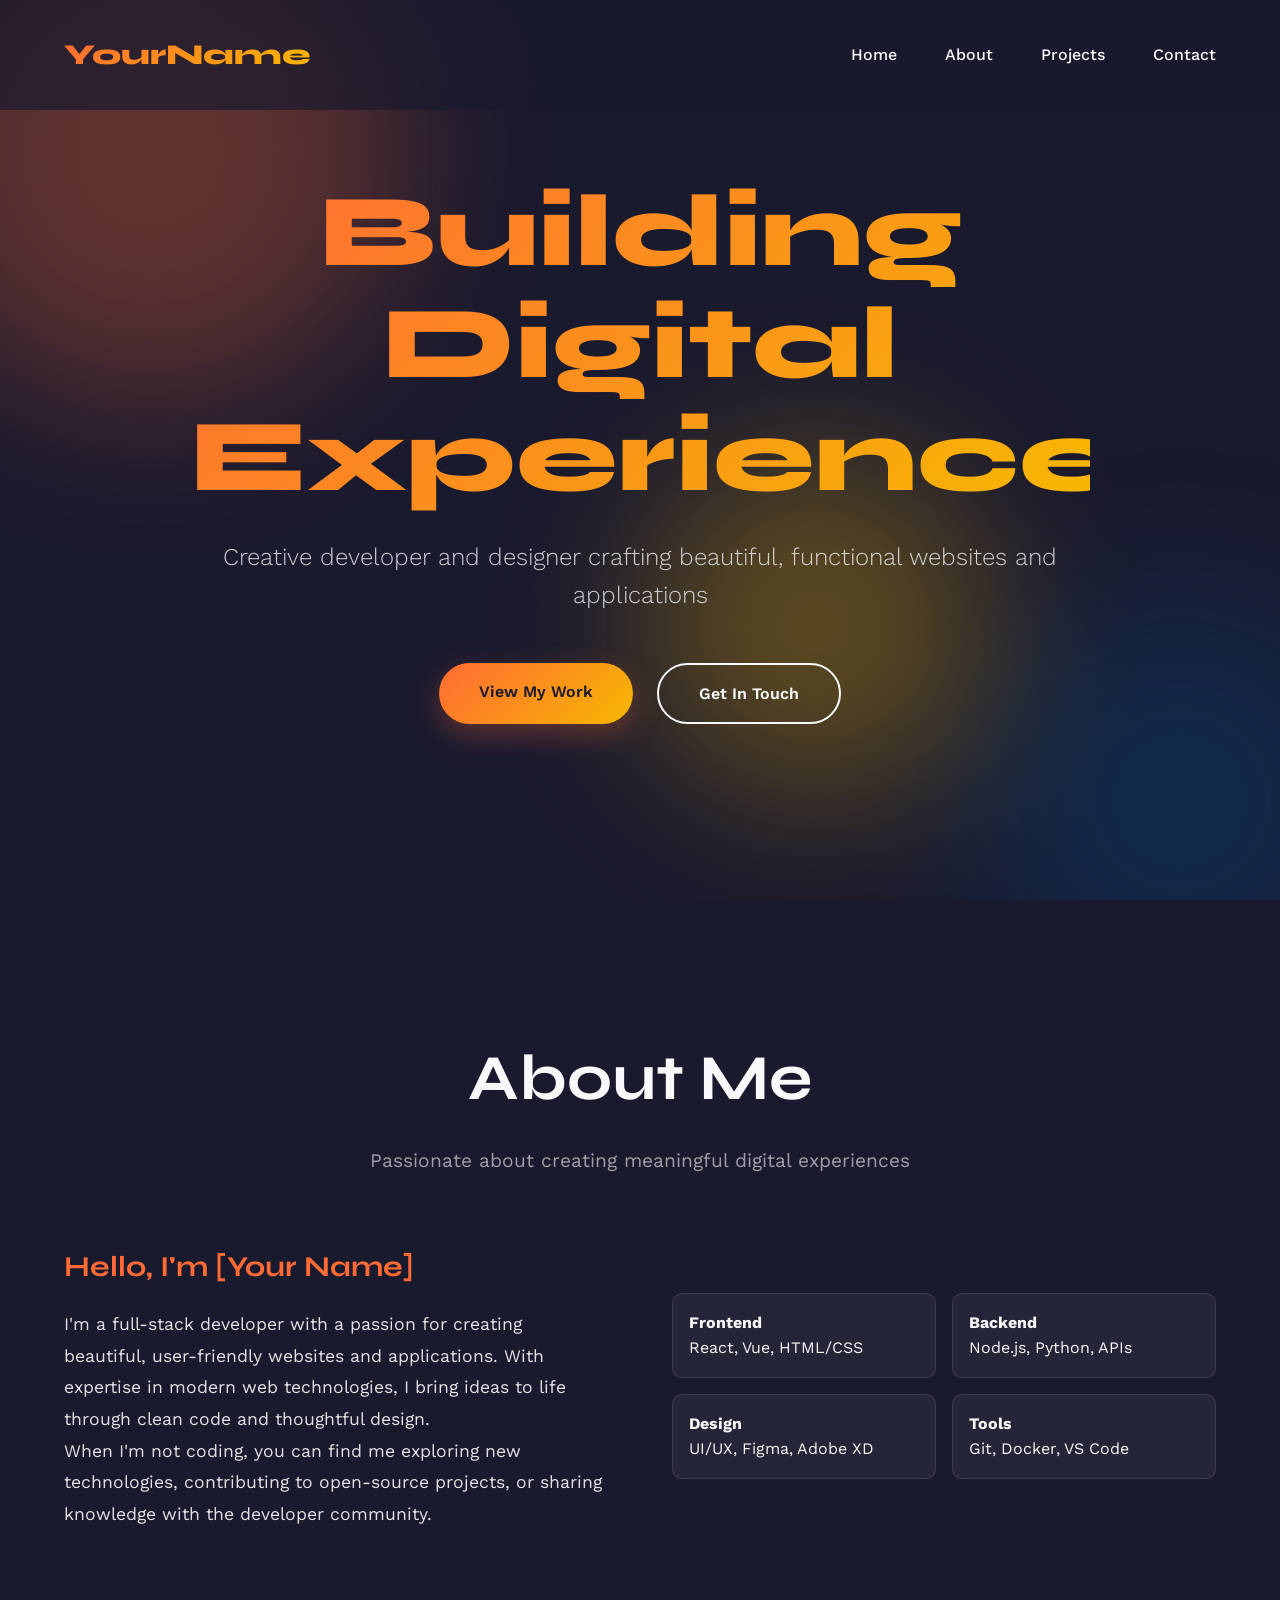
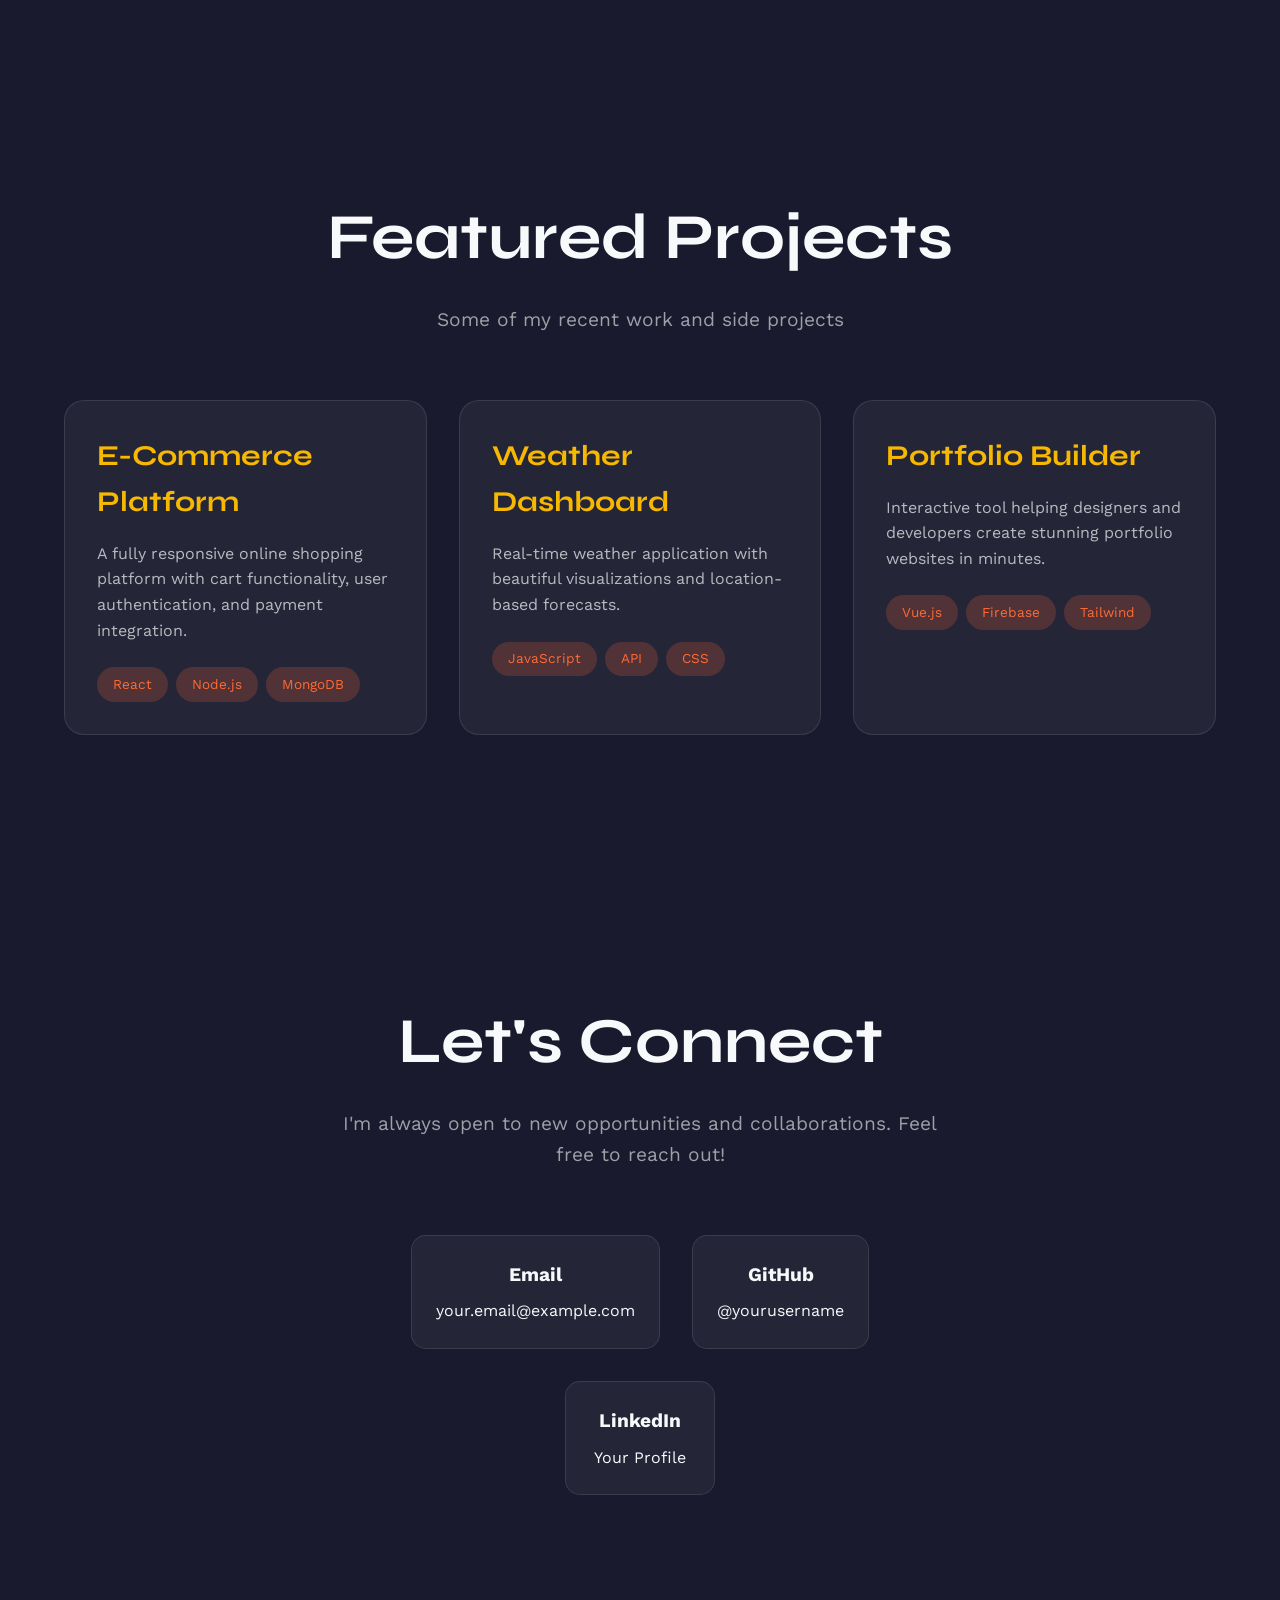
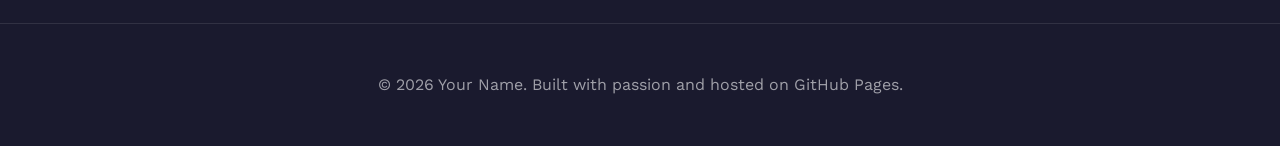
==== index.html @ 3277cae5 "Create index.html" ====
<!DOCTYPE html>
<html lang="en">
<head>
    <meta charset="UTF-8">
    <meta name="viewport" content="width=device-width, initial-scale=1.0">
    <title>Your Name - Portfolio</title>
    <link rel="preconnect" href="https://fonts.googleapis.com">
    <link rel="preconnect" href="https://fonts.gstatic.com" crossorigin>
    <link href="https://fonts.googleapis.com/css2?family=Syne:wght@400;600;700;800&family=Work+Sans:wght@300;400;500&display=swap" rel="stylesheet">
    <style>
        :root {
            --primary: #FF6B35;
            --secondary: #004E89;
            --accent: #F7B801;
            --dark: #1A1A2E;
            --light: #F8F9FA;
            --gradient: linear-gradient(135deg, #FF6B35 0%, #F7B801 100%);
        }

        * {
            margin: 0;
            padding: 0;
            box-sizing: border-box;
        }

        body {
            font-family: 'Work Sans', sans-serif;
            background: var(--dark);
            color: var(--light);
            overflow-x: hidden;
            line-height: 1.6;
        }

        /* Animated background */
        .background-animation {
            position: fixed;
            top: 0;
            left: 0;
            width: 100%;
            height: 100%;
            z-index: -1;
            overflow: hidden;
        }

        .blob {
            position: absolute;
            border-radius: 50%;
            filter: blur(80px);
            opacity: 0.3;
            animation: float 20s infinite ease-in-out;
        }

        .blob:nth-child(1) {
            width: 500px;
            height: 500px;
            background: var(--primary);
            top: -100px;
            left: -100px;
            animation-delay: 0s;
        }

        .blob:nth-child(2) {
            width: 400px;
            height: 400px;
            background: var(--secondary);
            bottom: -100px;
            right: -100px;
            animation-delay: 5s;
        }

        .blob:nth-child(3) {
            width: 350px;
            height: 350px;
            background: var(--accent);
            top: 50%;
            left: 50%;
            animation-delay: 10s;
        }

        @keyframes float {
            0%, 100% {
                transform: translate(0, 0) scale(1);
            }
            33% {
                transform: translate(100px, -100px) scale(1.1);
            }
            66% {
                transform: translate(-100px, 100px) scale(0.9);
            }
        }

        /* Navigation */
        nav {
            padding: 2rem 5%;
            display: flex;
            justify-content: space-between;
            align-items: center;
            position: fixed;
            width: 100%;
            top: 0;
            z-index: 100;
            backdrop-filter: blur(10px);
            background: rgba(26, 26, 46, 0.7);
            animation: slideDown 0.6s ease-out;
        }

        @keyframes slideDown {
            from {
                transform: translateY(-100%);
                opacity: 0;
            }
            to {
                transform: translateY(0);
                opacity: 1;
            }
        }

        .logo {
            font-family: 'Syne', sans-serif;
            font-size: 1.8rem;
            font-weight: 800;
            background: var(--gradient);
            -webkit-background-clip: text;
            -webkit-text-fill-color: transparent;
            background-clip: text;
        }

        .nav-links {
            display: flex;
            gap: 3rem;
            list-style: none;
        }

        .nav-links a {
            color: var(--light);
            text-decoration: none;
            font-weight: 500;
            position: relative;
            transition: color 0.3s;
        }

        .nav-links a::after {
            content: '';
            position: absolute;
            bottom: -5px;
            left: 0;
            width: 0;
            height: 2px;
            background: var(--primary);
            transition: width 0.3s;
        }

        .nav-links a:hover::after {
            width: 100%;
        }

        /* Hero Section */
        .hero {
            min-height: 100vh;
            display: flex;
            align-items: center;
            justify-content: center;
            padding: 0 5%;
            text-align: center;
        }

        .hero-content {
            max-width: 900px;
            animation: fadeInUp 1s ease-out 0.3s both;
        }

        @keyframes fadeInUp {
            from {
                opacity: 0;
                transform: translateY(30px);
            }
            to {
                opacity: 1;
                transform: translateY(0);
            }
        }

        .hero h1 {
            font-family: 'Syne', sans-serif;
            font-size: clamp(3rem, 8vw, 7rem);
            font-weight: 800;
            line-height: 1.1;
            margin-bottom: 1.5rem;
            background: var(--gradient);
            -webkit-background-clip: text;
            -webkit-text-fill-color: transparent;
            background-clip: text;
        }

        .hero p {
            font-size: clamp(1.1rem, 2vw, 1.5rem);
            color: rgba(248, 249, 250, 0.8);
            margin-bottom: 3rem;
            font-weight: 300;
        }

        .cta-buttons {
            display: flex;
            gap: 1.5rem;
            justify-content: center;
            flex-wrap: wrap;
        }

        .btn {
            padding: 1rem 2.5rem;
            border-radius: 50px;
            text-decoration: none;
            font-weight: 600;
            transition: all 0.3s;
            cursor: pointer;
            border: none;
            font-size: 1rem;
        }

        .btn-primary {
            background: var(--gradient);
            color: var(--dark);
            box-shadow: 0 10px 30px rgba(255, 107, 53, 0.3);
        }

        .btn-primary:hover {
            transform: translateY(-3px);
            box-shadow: 0 15px 40px rgba(255, 107, 53, 0.4);
        }

        .btn-secondary {
            background: transparent;
            color: var(--light);
            border: 2px solid var(--light);
        }

        .btn-secondary:hover {
            background: var(--light);
            color: var(--dark);
            transform: translateY(-3px);
        }

        /* Section Styling */
        section {
            padding: 8rem 5%;
            min-height: 60vh;
            display: flex;
            flex-direction: column;
            align-items: center;
            justify-content: center;
        }

        .section-title {
            font-family: 'Syne', sans-serif;
            font-size: clamp(2.5rem, 5vw, 4rem);
            font-weight: 700;
            margin-bottom: 1rem;
            text-align: center;
        }

        .section-subtitle {
            font-size: 1.2rem;
            color: rgba(248, 249, 250, 0.6);
            text-align: center;
            margin-bottom: 4rem;
            max-width: 600px;
        }

        /* About Section */
        .about-content {
            max-width: 1200px;
            display: grid;
            grid-template-columns: 1fr 1fr;
            gap: 4rem;
            align-items: center;
        }

        .about-text {
            font-size: 1.1rem;
            line-height: 1.8;
            color: rgba(248, 249, 250, 0.9);
        }

        .about-text h3 {
            font-family: 'Syne', sans-serif;
            font-size: 1.8rem;
            margin-bottom: 1rem;
            color: var(--primary);
        }

        .skills-grid {
            display: grid;
            grid-template-columns: repeat(2, 1fr);
            gap: 1rem;
        }

        .skill-item {
            padding: 1rem;
            background: rgba(255, 255, 255, 0.05);
            border-radius: 10px;
            border: 1px solid rgba(255, 255, 255, 0.1);
            transition: all 0.3s;
        }

        .skill-item:hover {
            background: rgba(255, 107, 53, 0.1);
            border-color: var(--primary);
            transform: translateX(10px);
        }

        /* Projects Section */
        .projects-grid {
            display: grid;
            grid-template-columns: repeat(auto-fit, minmax(350px, 1fr));
            gap: 2rem;
            max-width: 1200px;
            width: 100%;
        }

        .project-card {
            background: rgba(255, 255, 255, 0.05);
            border-radius: 20px;
            padding: 2rem;
            border: 1px solid rgba(255, 255, 255, 0.1);
            transition: all 0.4s;
            cursor: pointer;
        }

        .project-card:hover {
            transform: translateY(-10px);
            background: rgba(255, 255, 255, 0.08);
            border-color: var(--primary);
            box-shadow: 0 20px 60px rgba(255, 107, 53, 0.2);
        }

        .project-card h3 {
            font-family: 'Syne', sans-serif;
            font-size: 1.8rem;
            margin-bottom: 1rem;
            color: var(--accent);
        }

        .project-card p {
            color: rgba(248, 249, 250, 0.7);
            margin-bottom: 1.5rem;
            line-height: 1.6;
        }

        .project-tags {
            display: flex;
            gap: 0.5rem;
            flex-wrap: wrap;
        }

        .tag {
            padding: 0.4rem 1rem;
            background: rgba(255, 107, 53, 0.2);
            border-radius: 20px;
            font-size: 0.85rem;
            color: var(--primary);
        }

        /* Contact Section */
        .contact-content {
            max-width: 600px;
            text-align: center;
        }

        .contact-links {
            display: flex;
            gap: 2rem;
            justify-content: center;
            margin-top: 3rem;
            flex-wrap: wrap;
        }

        .contact-link {
            padding: 1.5rem;
            background: rgba(255, 255, 255, 0.05);
            border-radius: 15px;
            border: 1px solid rgba(255, 255, 255, 0.1);
            text-decoration: none;
            color: var(--light);
            transition: all 0.3s;
            min-width: 150px;
        }

        .contact-link:hover {
            background: var(--gradient);
            color: var(--dark);
            transform: translateY(-5px);
            box-shadow: 0 10px 30px rgba(255, 107, 53, 0.3);
        }

        .contact-link strong {
            display: block;
            font-size: 1.2rem;
            margin-bottom: 0.5rem;
        }

        /* Footer */
        footer {
            padding: 3rem 5%;
            text-align: center;
            border-top: 1px solid rgba(255, 255, 255, 0.1);
            color: rgba(248, 249, 250, 0.6);
        }

        /* Responsive */
        @media (max-width: 768px) {
            nav {
                padding: 1.5rem 5%;
            }

            .nav-links {
                gap: 1.5rem;
                font-size: 0.9rem;
            }

            .about-content {
                grid-template-columns: 1fr;
                gap: 2rem;
            }

            .projects-grid {
                grid-template-columns: 1fr;
            }

            .cta-buttons {
                flex-direction: column;
            }

            section {
                padding: 5rem 5%;
            }
        }
    </style>
</head>
<body>
    <div class="background-animation">
        <div class="blob"></div>
        <div class="blob"></div>
        <div class="blob"></div>
    </div>

    <nav>
        <div class="logo">YourName</div>
        <ul class="nav-links">
            <li><a href="#home">Home</a></li>
            <li><a href="#about">About</a></li>
            <li><a href="#projects">Projects</a></li>
            <li><a href="#contact">Contact</a></li>
        </ul>
    </nav>

    <section id="home" class="hero">
        <div class="hero-content">
            <h1>Building Digital Experiences</h1>
            <p>Creative developer and designer crafting beautiful, functional websites and applications</p>
            <div class="cta-buttons">
                <a href="#projects" class="btn btn-primary">View My Work</a>
                <a href="#contact" class="btn btn-secondary">Get In Touch</a>
            </div>
        </div>
    </section>

    <section id="about">
        <h2 class="section-title">About Me</h2>
        <p class="section-subtitle">Passionate about creating meaningful digital experiences</p>
        <div class="about-content">
            <div class="about-text">
                <h3>Hello, I'm [Your Name]</h3>
                <p>I'm a full-stack developer with a passion for creating beautiful, user-friendly websites and applications. With expertise in modern web technologies, I bring ideas to life through clean code and thoughtful design.</p>
                <p>When I'm not coding, you can find me exploring new technologies, contributing to open-source projects, or sharing knowledge with the developer community.</p>
            </div>
            <div class="skills-grid">
                <div class="skill-item">
                    <strong>Frontend</strong>
                    <p>React, Vue, HTML/CSS</p>
                </div>
                <div class="skill-item">
                    <strong>Backend</strong>
                    <p>Node.js, Python, APIs</p>
                </div>
                <div class="skill-item">
                    <strong>Design</strong>
                    <p>UI/UX, Figma, Adobe XD</p>
                </div>
                <div class="skill-item">
                    <strong>Tools</strong>
                    <p>Git, Docker, VS Code</p>
                </div>
            </div>
        </div>
    </section>

    <section id="projects">
        <h2 class="section-title">Featured Projects</h2>
        <p class="section-subtitle">Some of my recent work and side projects</p>
        <div class="projects-grid">
            <div class="project-card">
                <h3>E-Commerce Platform</h3>
                <p>A fully responsive online shopping platform with cart functionality, user authentication, and payment integration.</p>
                <div class="project-tags">
                    <span class="tag">React</span>
                    <span class="tag">Node.js</span>
                    <span class="tag">MongoDB</span>
                </div>
            </div>
            <div class="project-card">
                <h3>Weather Dashboard</h3>
                <p>Real-time weather application with beautiful visualizations and location-based forecasts.</p>
                <div class="project-tags">
                    <span class="tag">JavaScript</span>
                    <span class="tag">API</span>
                    <span class="tag">CSS</span>
                </div>
            </div>
            <div class="project-card">
                <h3>Portfolio Builder</h3>
                <p>Interactive tool helping designers and developers create stunning portfolio websites in minutes.</p>
                <div class="project-tags">
                    <span class="tag">Vue.js</span>
                    <span class="tag">Firebase</span>
                    <span class="tag">Tailwind</span>
                </div>
            </div>
        </div>
    </section>

    <section id="contact">
        <h2 class="section-title">Let's Connect</h2>
        <div class="contact-content">
            <p class="section-subtitle">I'm always open to new opportunities and collaborations. Feel free to reach out!</p>
            <div class="contact-links">
                <a href="mailto:your.email@example.com" class="contact-link">
                    <strong>Email</strong>
                    <span>your.email@example.com</span>
                </a>
                <a href="https://github.com/yourusername" class="contact-link" target="_blank">
                    <strong>GitHub</strong>
                    <span>@yourusername</span>
                </a>
                <a href="https://linkedin.com/in/yourprofile" class="contact-link" target="_blank">
                    <strong>LinkedIn</strong>
                    <span>Your Profile</span>
                </a>
            </div>
        </div>
    </section>

    <footer>
        <p>&copy; 2026 Your Name. Built with passion and hosted on GitHub Pages.</p>
    </footer>

    <script>
        // Smooth scrolling for navigation links
        document.querySelectorAll('a[href^="#"]').forEach(anchor => {
            anchor.addEventListener('click', function (e) {
                e.preventDefault();
                const target = document.querySelector(this.getAttribute('href'));
                if (target) {
                    target.scrollIntoView({
                        behavior: 'smooth',
                        block: 'start'
                    });
                }
            });
        });

        // Add scroll animation to sections
        const observer = new IntersectionObserver((entries) => {
            entries.forEach(entry => {
                if (entry.isIntersecting) {
                    entry.target.style.opacity = '1';
                    entry.target.style.transform = 'translateY(0)';
                }
            });
        }, { threshold: 0.1 });

        document.querySelectorAll('section').forEach(section => {
            section.style.opacity = '0';
            section.style.transform = 'translateY(30px)';
            section.style.transition = 'opacity 0.6s, transform 0.6s';
            observer.observe(section);
        });
    </script>
</body>
</html>
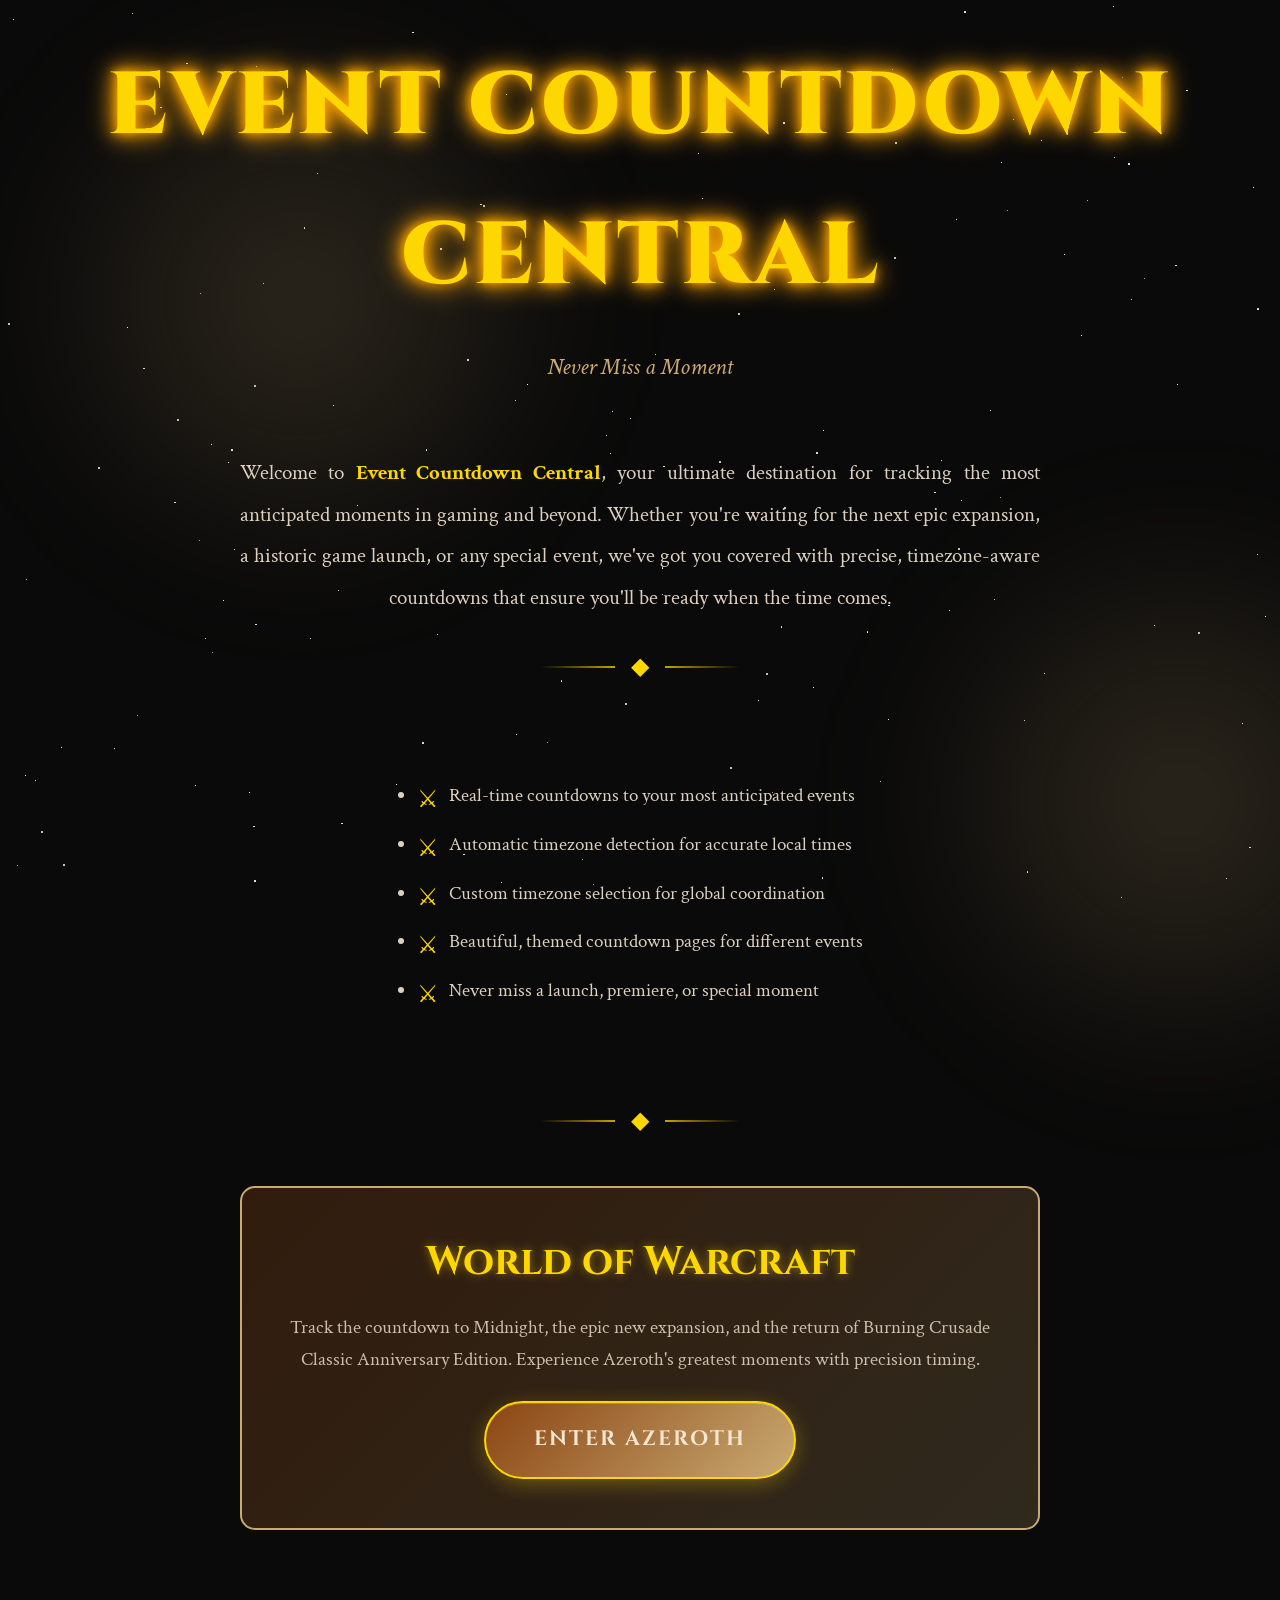
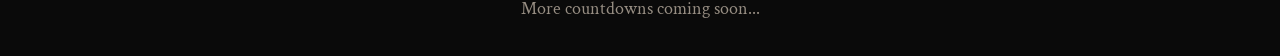
==== commit e43d9e54: "Update index.html" ====
--- a/index.html
+++ b/index.html
@@ -3,18 +3,18 @@
 <head>
     <meta charset="UTF-8">
     <meta name="viewport" content="width=device-width, initial-scale=1.0">
-    <title>Your Name - Portfolio</title>
+    <title>Event Countdown Central</title>
     <link rel="preconnect" href="https://fonts.googleapis.com">
     <link rel="preconnect" href="https://fonts.gstatic.com" crossorigin>
-    <link href="https://fonts.googleapis.com/css2?family=Syne:wght@400;600;700;800&family=Work+Sans:wght@300;400;500&display=swap" rel="stylesheet">
+    <link href="https://fonts.googleapis.com/css2?family=Cinzel:wght@400;600;700;900&family=Crimson+Text:wght@400;600;700&display=swap" rel="stylesheet">
     <style>
         :root {
-            --primary: #FF6B35;
-            --secondary: #004E89;
-            --accent: #F7B801;
-            --dark: #1A1A2E;
-            --light: #F8F9FA;
-            --gradient: linear-gradient(135deg, #FF6B35 0%, #F7B801 100%);
+            --primary: #C9AA71;
+            --secondary: #8B4513;
+            --accent: #FFD700;
+            --dark: #0A0A0A;
+            --light: #F5E6D3;
+            --glow: #FFA500;
         }
 
         * {
@@ -24,148 +24,132 @@
         }
 
         body {
-            font-family: 'Work Sans', sans-serif;
+            font-family: 'Crimson Text', serif;
             background: var(--dark);
             color: var(--light);
             overflow-x: hidden;
-            line-height: 1.6;
-        }
-
-        /* Animated background */
-        .background-animation {
+            line-height: 1.7;
+        }
+
+        .stars {
             position: fixed;
             top: 0;
             left: 0;
             width: 100%;
             height: 100%;
             z-index: -1;
-            overflow: hidden;
-        }
-
-        .blob {
+        }
+
+        .star {
             position: absolute;
+            background: white;
             border-radius: 50%;
-            filter: blur(80px);
-            opacity: 0.3;
-            animation: float 20s infinite ease-in-out;
-        }
-
-        .blob:nth-child(1) {
-            width: 500px;
-            height: 500px;
-            background: var(--primary);
-            top: -100px;
-            left: -100px;
-            animation-delay: 0s;
-        }
-
-        .blob:nth-child(2) {
-            width: 400px;
-            height: 400px;
-            background: var(--secondary);
-            bottom: -100px;
-            right: -100px;
-            animation-delay: 5s;
-        }
-
-        .blob:nth-child(3) {
-            width: 350px;
-            height: 350px;
-            background: var(--accent);
-            top: 50%;
-            left: 50%;
-            animation-delay: 10s;
+            animation: twinkle 3s infinite;
+        }
+
+        @keyframes twinkle {
+            0%, 100% { opacity: 0.3; }
+            50% { opacity: 1; }
+        }
+
+        .glow-orb {
+            position: fixed;
+            width: 600px;
+            height: 600px;
+            border-radius: 50%;
+            background: radial-gradient(circle, rgba(201, 170, 113, 0.2) 0%, transparent 70%);
+            filter: blur(60px);
+            pointer-events: none;
+            z-index: -1;
+            animation: float 15s infinite ease-in-out;
+        }
+
+        .glow-orb:nth-child(1) {
+            top: -200px;
+            left: -200px;
+        }
+
+        .glow-orb:nth-child(2) {
+            bottom: -200px;
+            right: -200px;
+            animation-delay: 7s;
         }
 
         @keyframes float {
-            0%, 100% {
-                transform: translate(0, 0) scale(1);
-            }
-            33% {
-                transform: translate(100px, -100px) scale(1.1);
-            }
-            66% {
-                transform: translate(-100px, 100px) scale(0.9);
-            }
-        }
-
-        /* Navigation */
-        nav {
-            padding: 2rem 5%;
-            display: flex;
-            justify-content: space-between;
-            align-items: center;
-            position: fixed;
-            width: 100%;
-            top: 0;
-            z-index: 100;
-            backdrop-filter: blur(10px);
-            background: rgba(26, 26, 46, 0.7);
-            animation: slideDown 0.6s ease-out;
-        }
-
-        @keyframes slideDown {
-            from {
-                transform: translateY(-100%);
-                opacity: 0;
-            }
-            to {
-                transform: translateY(0);
-                opacity: 1;
-            }
-        }
-
-        .logo {
-            font-family: 'Syne', sans-serif;
-            font-size: 1.8rem;
-            font-weight: 800;
-            background: var(--gradient);
-            -webkit-background-clip: text;
-            -webkit-text-fill-color: transparent;
-            background-clip: text;
-        }
-
-        .nav-links {
-            display: flex;
-            gap: 3rem;
-            list-style: none;
-        }
-
-        .nav-links a {
-            color: var(--light);
-            text-decoration: none;
-            font-weight: 500;
-            position: relative;
-            transition: color 0.3s;
-        }
-
-        .nav-links a::after {
-            content: '';
-            position: absolute;
-            bottom: -5px;
-            left: 0;
-            width: 0;
-            height: 2px;
-            background: var(--primary);
-            transition: width 0.3s;
-        }
-
-        .nav-links a:hover::after {
-            width: 100%;
-        }
-
-        /* Hero Section */
-        .hero {
+            0%, 100% { transform: translate(0, 0) scale(1); }
+            50% { transform: translate(50px, 50px) scale(1.1); }
+        }
+
+        .container {
+            max-width: 1200px;
+            margin: 0 auto;
+            padding: 2rem;
             min-height: 100vh;
             display: flex;
+            flex-direction: column;
+            justify-content: center;
             align-items: center;
-            justify-content: center;
-            padding: 0 5%;
+        }
+
+        header {
             text-align: center;
-        }
-
-        .hero-content {
-            max-width: 900px;
+            margin-bottom: 4rem;
+            animation: fadeInDown 1s ease-out;
+        }
+
+        @keyframes fadeInDown {
+            from {
+                opacity: 0;
+                transform: translateY(-30px);
+            }
+            to {
+                opacity: 1;
+                transform: translateY(0);
+            }
+        }
+
+        h1 {
+            font-family: 'Cinzel', serif;
+            font-size: clamp(3rem, 8vw, 5.5rem);
+            font-weight: 900;
+            color: var(--accent);
+            text-shadow: 
+                0 0 10px var(--glow),
+                0 0 20px var(--glow),
+                0 0 30px var(--glow),
+                2px 2px 4px rgba(0, 0, 0, 0.8);
+            margin-bottom: 1rem;
+            letter-spacing: 3px;
+            animation: glow 2s ease-in-out infinite alternate;
+        }
+
+        @keyframes glow {
+            from {
+                text-shadow: 
+                    0 0 10px var(--glow),
+                    0 0 20px var(--glow),
+                    0 0 30px var(--glow),
+                    2px 2px 4px rgba(0, 0, 0, 0.8);
+            }
+            to {
+                text-shadow: 
+                    0 0 20px var(--glow),
+                    0 0 30px var(--glow),
+                    0 0 40px var(--glow),
+                    0 0 50px var(--glow),
+                    2px 2px 4px rgba(0, 0, 0, 0.8);
+            }
+        }
+
+        .subtitle {
+            font-size: 1.5rem;
+            color: var(--primary);
+            font-style: italic;
+        }
+
+        .content {
+            max-width: 800px;
+            text-align: center;
             animation: fadeInUp 1s ease-out 0.3s both;
         }
 
@@ -180,410 +164,246 @@
             }
         }
 
-        .hero h1 {
-            font-family: 'Syne', sans-serif;
-            font-size: clamp(3rem, 8vw, 7rem);
-            font-weight: 800;
-            line-height: 1.1;
+        .description {
+            font-size: 1.3rem;
+            line-height: 2;
+            margin-bottom: 3rem;
+            color: rgba(245, 230, 211, 0.9);
+            text-align: justify;
+            text-align-last: center;
+        }
+
+        .description strong {
+            color: var(--accent);
+            font-weight: 700;
+        }
+
+        .event-cards {
+            display: grid;
+            gap: 2rem;
+            margin: 4rem 0;
+        }
+
+        .event-card {
+            background: linear-gradient(135deg, rgba(139, 69, 19, 0.3) 0%, rgba(201, 170, 113, 0.2) 100%);
+            border: 2px solid var(--primary);
+            border-radius: 15px;
+            padding: 2.5rem;
+            position: relative;
+            overflow: hidden;
+            transition: all 0.4s ease;
+            cursor: pointer;
+        }
+
+        .event-card::before {
+            content: '';
+            position: absolute;
+            top: 0;
+            left: -100%;
+            width: 100%;
+            height: 100%;
+            background: linear-gradient(90deg, transparent, rgba(255, 215, 0, 0.2), transparent);
+            transition: left 0.5s;
+        }
+
+        .event-card:hover::before {
+            left: 100%;
+        }
+
+        .event-card:hover {
+            transform: translateY(-10px);
+            border-color: var(--accent);
+            box-shadow: 
+                0 10px 40px rgba(255, 215, 0, 0.3),
+                inset 0 0 20px rgba(255, 215, 0, 0.1);
+        }
+
+        .event-card h2 {
+            font-family: 'Cinzel', serif;
+            font-size: 2.5rem;
+            color: var(--accent);
+            margin-bottom: 1rem;
+            text-shadow: 0 0 10px rgba(255, 215, 0, 0.5);
+        }
+
+        .event-card p {
+            font-size: 1.2rem;
+            color: rgba(245, 230, 211, 0.8);
             margin-bottom: 1.5rem;
-            background: var(--gradient);
-            -webkit-background-clip: text;
-            -webkit-text-fill-color: transparent;
-            background-clip: text;
-        }
-
-        .hero p {
-            font-size: clamp(1.1rem, 2vw, 1.5rem);
-            color: rgba(248, 249, 250, 0.8);
-            margin-bottom: 3rem;
-            font-weight: 300;
-        }
-
-        .cta-buttons {
-            display: flex;
-            gap: 1.5rem;
-            justify-content: center;
-            flex-wrap: wrap;
-        }
-
-        .btn {
-            padding: 1rem 2.5rem;
+        }
+
+        .cta-button {
+            display: inline-block;
+            padding: 1.2rem 3rem;
+            background: linear-gradient(135deg, var(--secondary) 0%, var(--primary) 100%);
+            color: var(--light);
+            text-decoration: none;
+            font-family: 'Cinzel', serif;
+            font-size: 1.3rem;
+            font-weight: 700;
             border-radius: 50px;
-            text-decoration: none;
-            font-weight: 600;
-            transition: all 0.3s;
-            cursor: pointer;
-            border: none;
-            font-size: 1rem;
-        }
-
-        .btn-primary {
-            background: var(--gradient);
-            color: var(--dark);
-            box-shadow: 0 10px 30px rgba(255, 107, 53, 0.3);
-        }
-
-        .btn-primary:hover {
+            border: 2px solid var(--accent);
+            box-shadow: 
+                0 5px 20px rgba(255, 215, 0, 0.3),
+                inset 0 1px 0 rgba(255, 255, 255, 0.2);
+            transition: all 0.3s ease;
+            position: relative;
+            overflow: hidden;
+            text-transform: uppercase;
+            letter-spacing: 2px;
+        }
+
+        .cta-button::before {
+            content: '';
+            position: absolute;
+            top: 50%;
+            left: 50%;
+            width: 0;
+            height: 0;
+            border-radius: 50%;
+            background: rgba(255, 215, 0, 0.3);
+            transform: translate(-50%, -50%);
+            transition: width 0.6s, height 0.6s;
+        }
+
+        .cta-button:hover::before {
+            width: 300px;
+            height: 300px;
+        }
+
+        .cta-button:hover {
             transform: translateY(-3px);
-            box-shadow: 0 15px 40px rgba(255, 107, 53, 0.4);
-        }
-
-        .btn-secondary {
-            background: transparent;
-            color: var(--light);
-            border: 2px solid var(--light);
-        }
-
-        .btn-secondary:hover {
-            background: var(--light);
-            color: var(--dark);
-            transform: translateY(-3px);
-        }
-
-        /* Section Styling */
-        section {
-            padding: 8rem 5%;
-            min-height: 60vh;
-            display: flex;
-            flex-direction: column;
-            align-items: center;
-            justify-content: center;
-        }
-
-        .section-title {
-            font-family: 'Syne', sans-serif;
-            font-size: clamp(2.5rem, 5vw, 4rem);
-            font-weight: 700;
-            margin-bottom: 1rem;
-            text-align: center;
-        }
-
-        .section-subtitle {
+            box-shadow: 
+                0 10px 30px rgba(255, 215, 0, 0.5),
+                inset 0 1px 0 rgba(255, 255, 255, 0.3);
+            border-color: var(--light);
+        }
+
+        .cta-button span {
+            position: relative;
+            z-index: 1;
+        }
+
+        .features {
+            margin: 3rem 0;
+            text-align: left;
+            display: inline-block;
+        }
+
+        .features li {
             font-size: 1.2rem;
-            color: rgba(248, 249, 250, 0.6);
-            text-align: center;
-            margin-bottom: 4rem;
-            max-width: 600px;
-        }
-
-        /* About Section */
-        .about-content {
-            max-width: 1200px;
-            display: grid;
-            grid-template-columns: 1fr 1fr;
-            gap: 4rem;
-            align-items: center;
-        }
-
-        .about-text {
-            font-size: 1.1rem;
-            line-height: 1.8;
-            color: rgba(248, 249, 250, 0.9);
-        }
-
-        .about-text h3 {
-            font-family: 'Syne', sans-serif;
-            font-size: 1.8rem;
-            margin-bottom: 1rem;
-            color: var(--primary);
-        }
-
-        .skills-grid {
-            display: grid;
-            grid-template-columns: repeat(2, 1fr);
-            gap: 1rem;
-        }
-
-        .skill-item {
-            padding: 1rem;
-            background: rgba(255, 255, 255, 0.05);
-            border-radius: 10px;
-            border: 1px solid rgba(255, 255, 255, 0.1);
-            transition: all 0.3s;
-        }
-
-        .skill-item:hover {
-            background: rgba(255, 107, 53, 0.1);
-            border-color: var(--primary);
-            transform: translateX(10px);
-        }
-
-        /* Projects Section */
-        .projects-grid {
-            display: grid;
-            grid-template-columns: repeat(auto-fit, minmax(350px, 1fr));
-            gap: 2rem;
-            max-width: 1200px;
-            width: 100%;
-        }
-
-        .project-card {
-            background: rgba(255, 255, 255, 0.05);
-            border-radius: 20px;
-            padding: 2rem;
-            border: 1px solid rgba(255, 255, 255, 0.1);
-            transition: all 0.4s;
-            cursor: pointer;
-        }
-
-        .project-card:hover {
-            transform: translateY(-10px);
-            background: rgba(255, 255, 255, 0.08);
-            border-color: var(--primary);
-            box-shadow: 0 20px 60px rgba(255, 107, 53, 0.2);
-        }
-
-        .project-card h3 {
-            font-family: 'Syne', sans-serif;
-            font-size: 1.8rem;
-            margin-bottom: 1rem;
+            margin: 1rem 0;
+            padding-left: 2rem;
+            position: relative;
+            color: rgba(245, 230, 211, 0.9);
+        }
+
+        .features li::before {
+            content: '⚔';
+            position: absolute;
+            left: 0;
             color: var(--accent);
-        }
-
-        .project-card p {
-            color: rgba(248, 249, 250, 0.7);
-            margin-bottom: 1.5rem;
-            line-height: 1.6;
-        }
-
-        .project-tags {
-            display: flex;
-            gap: 0.5rem;
-            flex-wrap: wrap;
-        }
-
-        .tag {
-            padding: 0.4rem 1rem;
-            background: rgba(255, 107, 53, 0.2);
-            border-radius: 20px;
-            font-size: 0.85rem;
-            color: var(--primary);
-        }
-
-        /* Contact Section */
-        .contact-content {
-            max-width: 600px;
-            text-align: center;
-        }
-
-        .contact-links {
-            display: flex;
-            gap: 2rem;
-            justify-content: center;
-            margin-top: 3rem;
-            flex-wrap: wrap;
-        }
-
-        .contact-link {
-            padding: 1.5rem;
-            background: rgba(255, 255, 255, 0.05);
-            border-radius: 15px;
-            border: 1px solid rgba(255, 255, 255, 0.1);
-            text-decoration: none;
-            color: var(--light);
-            transition: all 0.3s;
-            min-width: 150px;
-        }
-
-        .contact-link:hover {
-            background: var(--gradient);
-            color: var(--dark);
-            transform: translateY(-5px);
-            box-shadow: 0 10px 30px rgba(255, 107, 53, 0.3);
-        }
-
-        .contact-link strong {
-            display: block;
-            font-size: 1.2rem;
-            margin-bottom: 0.5rem;
-        }
-
-        /* Footer */
-        footer {
-            padding: 3rem 5%;
-            text-align: center;
-            border-top: 1px solid rgba(255, 255, 255, 0.1);
-            color: rgba(248, 249, 250, 0.6);
-        }
-
-        /* Responsive */
+            font-size: 1.5rem;
+        }
+
+        .divider {
+            width: 200px;
+            height: 2px;
+            background: linear-gradient(90deg, transparent, var(--accent), transparent);
+            margin: 3rem auto;
+            position: relative;
+        }
+
+        .divider::before {
+            content: '◆';
+            position: absolute;
+            top: 50%;
+            left: 50%;
+            transform: translate(-50%, -50%);
+            color: var(--accent);
+            font-size: 1.5rem;
+            background: var(--dark);
+            padding: 0 1rem;
+        }
+
         @media (max-width: 768px) {
-            nav {
-                padding: 1.5rem 5%;
-            }
-
-            .nav-links {
-                gap: 1.5rem;
-                font-size: 0.9rem;
-            }
-
-            .about-content {
-                grid-template-columns: 1fr;
-                gap: 2rem;
-            }
-
-            .projects-grid {
-                grid-template-columns: 1fr;
-            }
-
-            .cta-buttons {
-                flex-direction: column;
-            }
-
-            section {
-                padding: 5rem 5%;
+            h1 {
+                font-size: 2.5rem;
+            }
+
+            .description {
+                font-size: 1.1rem;
+                text-align: center;
+            }
+
+            .event-card h2 {
+                font-size: 2rem;
+            }
+
+            .cta-button {
+                padding: 1rem 2rem;
+                font-size: 1.1rem;
             }
         }
     </style>
 </head>
 <body>
-    <div class="background-animation">
-        <div class="blob"></div>
-        <div class="blob"></div>
-        <div class="blob"></div>
-    </div>
-
-    <nav>
-        <div class="logo">YourName</div>
-        <ul class="nav-links">
-            <li><a href="#home">Home</a></li>
-            <li><a href="#about">About</a></li>
-            <li><a href="#projects">Projects</a></li>
-            <li><a href="#contact">Contact</a></li>
-        </ul>
-    </nav>
-
-    <section id="home" class="hero">
-        <div class="hero-content">
-            <h1>Building Digital Experiences</h1>
-            <p>Creative developer and designer crafting beautiful, functional websites and applications</p>
-            <div class="cta-buttons">
-                <a href="#projects" class="btn btn-primary">View My Work</a>
-                <a href="#contact" class="btn btn-secondary">Get In Touch</a>
-            </div>
-        </div>
-    </section>
-
-    <section id="about">
-        <h2 class="section-title">About Me</h2>
-        <p class="section-subtitle">Passionate about creating meaningful digital experiences</p>
-        <div class="about-content">
-            <div class="about-text">
-                <h3>Hello, I'm [Your Name]</h3>
-                <p>I'm a full-stack developer with a passion for creating beautiful, user-friendly websites and applications. With expertise in modern web technologies, I bring ideas to life through clean code and thoughtful design.</p>
-                <p>When I'm not coding, you can find me exploring new technologies, contributing to open-source projects, or sharing knowledge with the developer community.</p>
-            </div>
-            <div class="skills-grid">
-                <div class="skill-item">
-                    <strong>Frontend</strong>
-                    <p>React, Vue, HTML/CSS</p>
-                </div>
-                <div class="skill-item">
-                    <strong>Backend</strong>
-                    <p>Node.js, Python, APIs</p>
-                </div>
-                <div class="skill-item">
-                    <strong>Design</strong>
-                    <p>UI/UX, Figma, Adobe XD</p>
-                </div>
-                <div class="skill-item">
-                    <strong>Tools</strong>
-                    <p>Git, Docker, VS Code</p>
+    <div class="stars" id="stars"></div>
+    <div class="glow-orb"></div>
+    <div class="glow-orb"></div>
+
+    <div class="container">
+        <header>
+            <h1>EVENT COUNTDOWN CENTRAL</h1>
+            <p class="subtitle">Never Miss a Moment</p>
+        </header>
+
+        <div class="content">
+            <p class="description">
+                Welcome to <strong>Event Countdown Central</strong>, your ultimate destination for tracking the most anticipated moments in gaming and beyond. Whether you're waiting for the next epic expansion, a historic game launch, or any special event, we've got you covered with precise, timezone-aware countdowns that ensure you'll be ready when the time comes.
+            </p>
+
+            <div class="divider"></div>
+
+            <ul class="features">
+                <li>Real-time countdowns to your most anticipated events</li>
+                <li>Automatic timezone detection for accurate local times</li>
+                <li>Custom timezone selection for global coordination</li>
+                <li>Beautiful, themed countdown pages for different events</li>
+                <li>Never miss a launch, premiere, or special moment</li>
+            </ul>
+
+            <div class="divider"></div>
+
+            <div class="event-cards">
+                <div class="event-card">
+                    <h2>World of Warcraft</h2>
+                    <p>Track the countdown to Midnight, the epic new expansion, and the return of Burning Crusade Classic Anniversary Edition. Experience Azeroth's greatest moments with precision timing.</p>
+                    <a href="warcraft.html" class="cta-button">
+                        <span>Enter Azeroth</span>
+                    </a>
                 </div>
             </div>
+
+            <p style="margin-top: 3rem; color: rgba(245, 230, 211, 0.6); font-size: 1.1rem;">
+                More countdowns coming soon...
+            </p>
         </div>
-    </section>
-
-    <section id="projects">
-        <h2 class="section-title">Featured Projects</h2>
-        <p class="section-subtitle">Some of my recent work and side projects</p>
-        <div class="projects-grid">
-            <div class="project-card">
-                <h3>E-Commerce Platform</h3>
-                <p>A fully responsive online shopping platform with cart functionality, user authentication, and payment integration.</p>
-                <div class="project-tags">
-                    <span class="tag">React</span>
-                    <span class="tag">Node.js</span>
-                    <span class="tag">MongoDB</span>
-                </div>
-            </div>
-            <div class="project-card">
-                <h3>Weather Dashboard</h3>
-                <p>Real-time weather application with beautiful visualizations and location-based forecasts.</p>
-                <div class="project-tags">
-                    <span class="tag">JavaScript</span>
-                    <span class="tag">API</span>
-                    <span class="tag">CSS</span>
-                </div>
-            </div>
-            <div class="project-card">
-                <h3>Portfolio Builder</h3>
-                <p>Interactive tool helping designers and developers create stunning portfolio websites in minutes.</p>
-                <div class="project-tags">
-                    <span class="tag">Vue.js</span>
-                    <span class="tag">Firebase</span>
-                    <span class="tag">Tailwind</span>
-                </div>
-            </div>
-        </div>
-    </section>
-
-    <section id="contact">
-        <h2 class="section-title">Let's Connect</h2>
-        <div class="contact-content">
-            <p class="section-subtitle">I'm always open to new opportunities and collaborations. Feel free to reach out!</p>
-            <div class="contact-links">
-                <a href="mailto:your.email@example.com" class="contact-link">
-                    <strong>Email</strong>
-                    <span>your.email@example.com</span>
-                </a>
-                <a href="https://github.com/yourusername" class="contact-link" target="_blank">
-                    <strong>GitHub</strong>
-                    <span>@yourusername</span>
-                </a>
-                <a href="https://linkedin.com/in/yourprofile" class="contact-link" target="_blank">
-                    <strong>LinkedIn</strong>
-                    <span>Your Profile</span>
-                </a>
-            </div>
-        </div>
-    </section>
-
-    <footer>
-        <p>&copy; 2026 Your Name. Built with passion and hosted on GitHub Pages.</p>
-    </footer>
+    </div>
 
     <script>
-        // Smooth scrolling for navigation links
-        document.querySelectorAll('a[href^="#"]').forEach(anchor => {
-            anchor.addEventListener('click', function (e) {
-                e.preventDefault();
-                const target = document.querySelector(this.getAttribute('href'));
-                if (target) {
-                    target.scrollIntoView({
-                        behavior: 'smooth',
-                        block: 'start'
-                    });
-                }
-            });
-        });
-
-        // Add scroll animation to sections
-        const observer = new IntersectionObserver((entries) => {
-            entries.forEach(entry => {
-                if (entry.isIntersecting) {
-                    entry.target.style.opacity = '1';
-                    entry.target.style.transform = 'translateY(0)';
-                }
-            });
-        }, { threshold: 0.1 });
-
-        document.querySelectorAll('section').forEach(section => {
-            section.style.opacity = '0';
-            section.style.transform = 'translateY(30px)';
-            section.style.transition = 'opacity 0.6s, transform 0.6s';
-            observer.observe(section);
-        });
+        const starsContainer = document.getElementById('stars');
+        for (let i = 0; i < 150; i++) {
+            const star = document.createElement('div');
+            star.className = 'star';
+            const size = Math.random() * 2;
+            star.style.width = size + 'px';
+            star.style.height = size + 'px';
+            star.style.left = Math.random() * 100 + '%';
+            star.style.top = Math.random() * 100 + '%';
+            star.style.animationDelay = Math.random() * 3 + 's';
+            starsContainer.appendChild(star);
+        }
     </script>
 </body>
 </html>
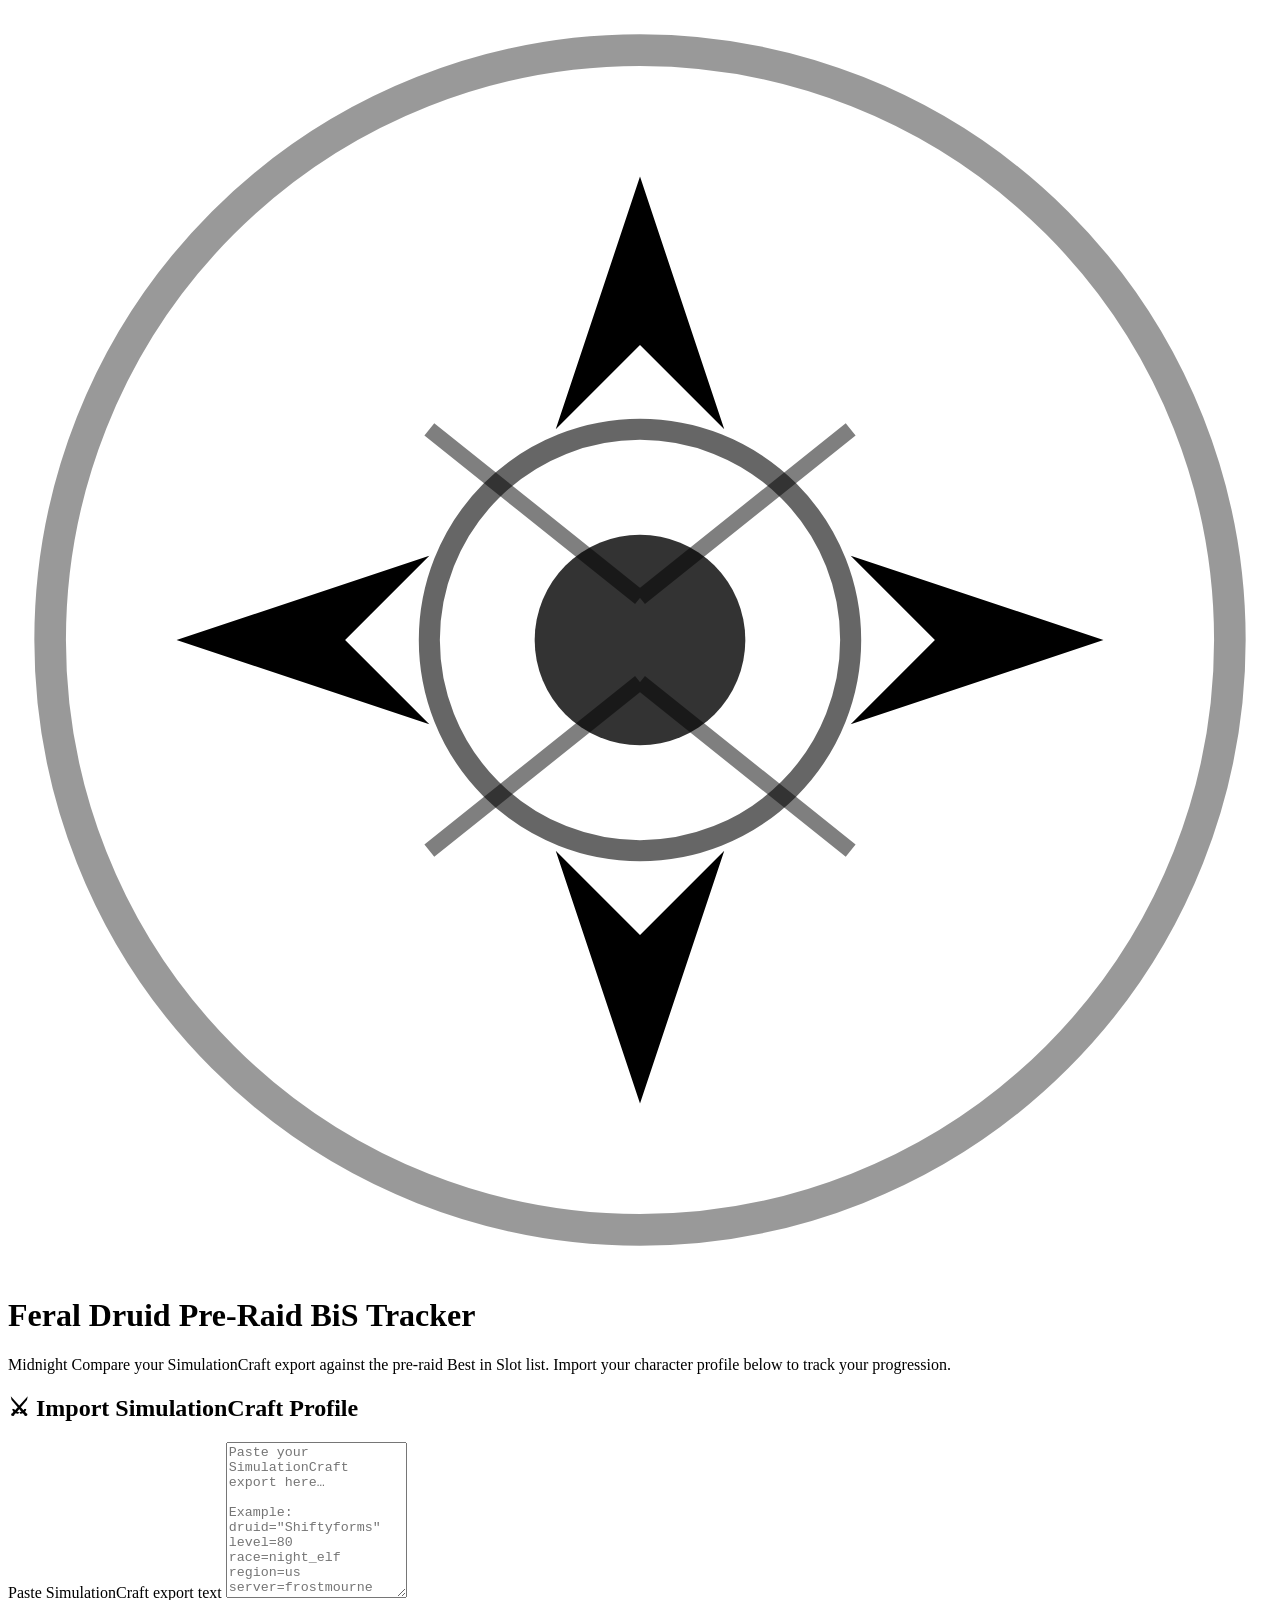
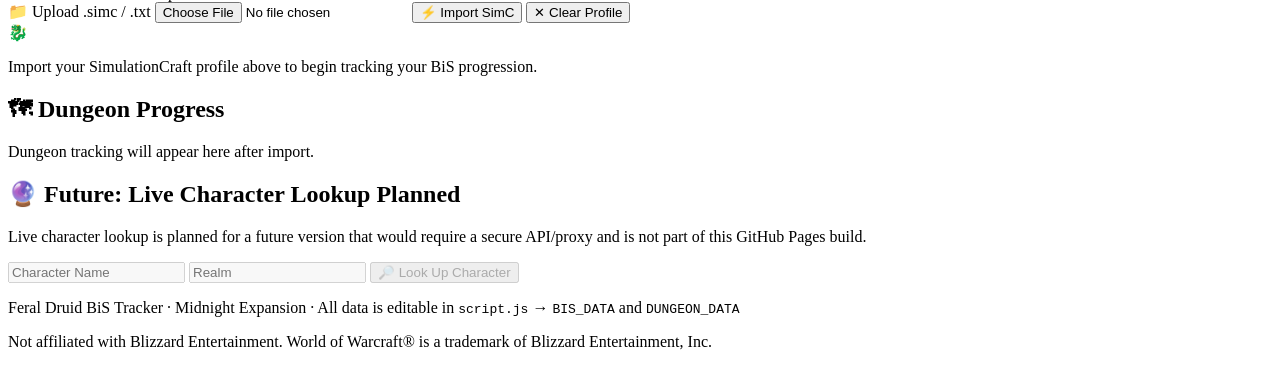
==== commit 295b0964: "Update index.html" ====
--- a/index.html
+++ b/index.html
@@ -1,409 +1,262 @@
 <!DOCTYPE html>
 <html lang="en">
 <head>
-    <meta charset="UTF-8">
-    <meta name="viewport" content="width=device-width, initial-scale=1.0">
-    <title>Event Countdown Central</title>
-    <link rel="preconnect" href="https://fonts.googleapis.com">
-    <link rel="preconnect" href="https://fonts.gstatic.com" crossorigin>
-    <link href="https://fonts.googleapis.com/css2?family=Cinzel:wght@400;600;700;900&family=Crimson+Text:wght@400;600;700&display=swap" rel="stylesheet">
-    <style>
-        :root {
-            --primary: #C9AA71;
-            --secondary: #8B4513;
-            --accent: #FFD700;
-            --dark: #0A0A0A;
-            --light: #F5E6D3;
-            --glow: #FFA500;
-        }
-
-        * {
-            margin: 0;
-            padding: 0;
-            box-sizing: border-box;
-        }
-
-        body {
-            font-family: 'Crimson Text', serif;
-            background: var(--dark);
-            color: var(--light);
-            overflow-x: hidden;
-            line-height: 1.7;
-        }
-
-        .stars {
-            position: fixed;
-            top: 0;
-            left: 0;
-            width: 100%;
-            height: 100%;
-            z-index: -1;
-        }
-
-        .star {
-            position: absolute;
-            background: white;
-            border-radius: 50%;
-            animation: twinkle 3s infinite;
-        }
-
-        @keyframes twinkle {
-            0%, 100% { opacity: 0.3; }
-            50% { opacity: 1; }
-        }
-
-        .glow-orb {
-            position: fixed;
-            width: 600px;
-            height: 600px;
-            border-radius: 50%;
-            background: radial-gradient(circle, rgba(201, 170, 113, 0.2) 0%, transparent 70%);
-            filter: blur(60px);
-            pointer-events: none;
-            z-index: -1;
-            animation: float 15s infinite ease-in-out;
-        }
-
-        .glow-orb:nth-child(1) {
-            top: -200px;
-            left: -200px;
-        }
-
-        .glow-orb:nth-child(2) {
-            bottom: -200px;
-            right: -200px;
-            animation-delay: 7s;
-        }
-
-        @keyframes float {
-            0%, 100% { transform: translate(0, 0) scale(1); }
-            50% { transform: translate(50px, 50px) scale(1.1); }
-        }
-
-        .container {
-            max-width: 1200px;
-            margin: 0 auto;
-            padding: 2rem;
-            min-height: 100vh;
-            display: flex;
-            flex-direction: column;
-            justify-content: center;
-            align-items: center;
-        }
-
-        header {
-            text-align: center;
-            margin-bottom: 4rem;
-            animation: fadeInDown 1s ease-out;
-        }
-
-        @keyframes fadeInDown {
-            from {
-                opacity: 0;
-                transform: translateY(-30px);
-            }
-            to {
-                opacity: 1;
-                transform: translateY(0);
-            }
-        }
-
-        h1 {
-            font-family: 'Cinzel', serif;
-            font-size: clamp(3rem, 8vw, 5.5rem);
-            font-weight: 900;
-            color: var(--accent);
-            text-shadow: 
-                0 0 10px var(--glow),
-                0 0 20px var(--glow),
-                0 0 30px var(--glow),
-                2px 2px 4px rgba(0, 0, 0, 0.8);
-            margin-bottom: 1rem;
-            letter-spacing: 3px;
-            animation: glow 2s ease-in-out infinite alternate;
-        }
-
-        @keyframes glow {
-            from {
-                text-shadow: 
-                    0 0 10px var(--glow),
-                    0 0 20px var(--glow),
-                    0 0 30px var(--glow),
-                    2px 2px 4px rgba(0, 0, 0, 0.8);
-            }
-            to {
-                text-shadow: 
-                    0 0 20px var(--glow),
-                    0 0 30px var(--glow),
-                    0 0 40px var(--glow),
-                    0 0 50px var(--glow),
-                    2px 2px 4px rgba(0, 0, 0, 0.8);
-            }
-        }
-
-        .subtitle {
-            font-size: 1.5rem;
-            color: var(--primary);
-            font-style: italic;
-        }
-
-        .content {
-            max-width: 800px;
-            text-align: center;
-            animation: fadeInUp 1s ease-out 0.3s both;
-        }
-
-        @keyframes fadeInUp {
-            from {
-                opacity: 0;
-                transform: translateY(30px);
-            }
-            to {
-                opacity: 1;
-                transform: translateY(0);
-            }
-        }
-
-        .description {
-            font-size: 1.3rem;
-            line-height: 2;
-            margin-bottom: 3rem;
-            color: rgba(245, 230, 211, 0.9);
-            text-align: justify;
-            text-align-last: center;
-        }
-
-        .description strong {
-            color: var(--accent);
-            font-weight: 700;
-        }
-
-        .event-cards {
-            display: grid;
-            gap: 2rem;
-            margin: 4rem 0;
-        }
-
-        .event-card {
-            background: linear-gradient(135deg, rgba(139, 69, 19, 0.3) 0%, rgba(201, 170, 113, 0.2) 100%);
-            border: 2px solid var(--primary);
-            border-radius: 15px;
-            padding: 2.5rem;
-            position: relative;
-            overflow: hidden;
-            transition: all 0.4s ease;
-            cursor: pointer;
-        }
-
-        .event-card::before {
-            content: '';
-            position: absolute;
-            top: 0;
-            left: -100%;
-            width: 100%;
-            height: 100%;
-            background: linear-gradient(90deg, transparent, rgba(255, 215, 0, 0.2), transparent);
-            transition: left 0.5s;
-        }
-
-        .event-card:hover::before {
-            left: 100%;
-        }
-
-        .event-card:hover {
-            transform: translateY(-10px);
-            border-color: var(--accent);
-            box-shadow: 
-                0 10px 40px rgba(255, 215, 0, 0.3),
-                inset 0 0 20px rgba(255, 215, 0, 0.1);
-        }
-
-        .event-card h2 {
-            font-family: 'Cinzel', serif;
-            font-size: 2.5rem;
-            color: var(--accent);
-            margin-bottom: 1rem;
-            text-shadow: 0 0 10px rgba(255, 215, 0, 0.5);
-        }
-
-        .event-card p {
-            font-size: 1.2rem;
-            color: rgba(245, 230, 211, 0.8);
-            margin-bottom: 1.5rem;
-        }
-
-        .cta-button {
-            display: inline-block;
-            padding: 1.2rem 3rem;
-            background: linear-gradient(135deg, var(--secondary) 0%, var(--primary) 100%);
-            color: var(--light);
-            text-decoration: none;
-            font-family: 'Cinzel', serif;
-            font-size: 1.3rem;
-            font-weight: 700;
-            border-radius: 50px;
-            border: 2px solid var(--accent);
-            box-shadow: 
-                0 5px 20px rgba(255, 215, 0, 0.3),
-                inset 0 1px 0 rgba(255, 255, 255, 0.2);
-            transition: all 0.3s ease;
-            position: relative;
-            overflow: hidden;
-            text-transform: uppercase;
-            letter-spacing: 2px;
-        }
-
-        .cta-button::before {
-            content: '';
-            position: absolute;
-            top: 50%;
-            left: 50%;
-            width: 0;
-            height: 0;
-            border-radius: 50%;
-            background: rgba(255, 215, 0, 0.3);
-            transform: translate(-50%, -50%);
-            transition: width 0.6s, height 0.6s;
-        }
-
-        .cta-button:hover::before {
-            width: 300px;
-            height: 300px;
-        }
-
-        .cta-button:hover {
-            transform: translateY(-3px);
-            box-shadow: 
-                0 10px 30px rgba(255, 215, 0, 0.5),
-                inset 0 1px 0 rgba(255, 255, 255, 0.3);
-            border-color: var(--light);
-        }
-
-        .cta-button span {
-            position: relative;
-            z-index: 1;
-        }
-
-        .features {
-            margin: 3rem 0;
-            text-align: left;
-            display: inline-block;
-        }
-
-        .features li {
-            font-size: 1.2rem;
-            margin: 1rem 0;
-            padding-left: 2rem;
-            position: relative;
-            color: rgba(245, 230, 211, 0.9);
-        }
-
-        .features li::before {
-            content: '⚔';
-            position: absolute;
-            left: 0;
-            color: var(--accent);
-            font-size: 1.5rem;
-        }
-
-        .divider {
-            width: 200px;
-            height: 2px;
-            background: linear-gradient(90deg, transparent, var(--accent), transparent);
-            margin: 3rem auto;
-            position: relative;
-        }
-
-        .divider::before {
-            content: '◆';
-            position: absolute;
-            top: 50%;
-            left: 50%;
-            transform: translate(-50%, -50%);
-            color: var(--accent);
-            font-size: 1.5rem;
-            background: var(--dark);
-            padding: 0 1rem;
-        }
-
-        @media (max-width: 768px) {
-            h1 {
-                font-size: 2.5rem;
-            }
-
-            .description {
-                font-size: 1.1rem;
-                text-align: center;
-            }
-
-            .event-card h2 {
-                font-size: 2rem;
-            }
-
-            .cta-button {
-                padding: 1rem 2rem;
-                font-size: 1.1rem;
-            }
-        }
-    </style>
+  <meta charset="UTF-8" />
+  <meta name="viewport" content="width=device-width, initial-scale=1.0" />
+  <title>Feral Druid Pre-Raid BiS Tracker – Midnight</title>
+  <link rel="preconnect" href="https://fonts.googleapis.com" />
+  <link rel="preconnect" href="https://fonts.gstatic.com" crossorigin />
+  <link href="https://fonts.googleapis.com/css2?family=Cinzel:wght@400;600;700;900&family=Cinzel+Decorative:wght@400;700&family=Crimson+Pro:ital,wght@0,300;0,400;0,600;1,300;1,400&display=swap" rel="stylesheet" />
+  <link rel="stylesheet" href="styles.css" />
 </head>
 <body>
-    <div class="stars" id="stars"></div>
-    <div class="glow-orb"></div>
-    <div class="glow-orb"></div>
-
-    <div class="container">
-        <header>
-            <h1>EVENT COUNTDOWN CENTRAL</h1>
-            <p class="subtitle">Never Miss a Moment</p>
-        </header>
-
-        <div class="content">
-            <p class="description">
-                Welcome to <strong>Event Countdown Central</strong>, your ultimate destination for tracking the most anticipated moments in gaming and beyond. Whether you're waiting for the next epic expansion, a historic game launch, or any special event, we've got you covered with precise, timezone-aware countdowns that ensure you'll be ready when the time comes.
-            </p>
-
-            <div class="divider"></div>
-
-            <ul class="features">
-                <li>Real-time countdowns to your most anticipated events</li>
-                <li>Automatic timezone detection for accurate local times</li>
-                <li>Custom timezone selection for global coordination</li>
-                <li>Beautiful, themed countdown pages for different events</li>
-                <li>Never miss a launch, premiere, or special moment</li>
-            </ul>
-
-            <div class="divider"></div>
-
-            <div class="event-cards">
-                <div class="event-card">
-                    <h2>World of Warcraft</h2>
-                    <p>Track the countdown to Midnight, the epic new expansion, and the return of Burning Crusade Classic Anniversary Edition. Experience Azeroth's greatest moments with precision timing.</p>
-                    <a href="warcraft.html" class="cta-button">
-                        <span>Enter Azeroth</span>
-                    </a>
-                </div>
+
+  <!-- ============================================================
+       SITE HEADER
+  ============================================================ -->
+  <header class="site-header">
+    <div class="header-bg-fx"></div>
+    <div class="header-content">
+      <div class="header-emblem" aria-hidden="true">
+        <svg viewBox="0 0 60 60" fill="none" xmlns="http://www.w3.org/2000/svg">
+          <circle cx="30" cy="30" r="28" stroke="currentColor" stroke-width="1.5" opacity="0.4"/>
+          <path d="M30 8 L34 20 L30 16 L26 20 Z" fill="currentColor"/>
+          <path d="M30 52 L34 40 L30 44 L26 40 Z" fill="currentColor"/>
+          <path d="M8 30 L20 26 L16 30 L20 34 Z" fill="currentColor"/>
+          <path d="M52 30 L40 26 L44 30 L40 34 Z" fill="currentColor"/>
+          <circle cx="30" cy="30" r="10" stroke="currentColor" stroke-width="1" opacity="0.6"/>
+          <circle cx="30" cy="30" r="5" fill="currentColor" opacity="0.8"/>
+          <path d="M20 20 L30 28 M40 20 L30 28 M20 40 L30 32 M40 40 L30 32" stroke="currentColor" stroke-width="0.75" opacity="0.5"/>
+        </svg>
+      </div>
+      <div class="header-text">
+        <h1 class="site-title">Feral Druid Pre-Raid BiS Tracker</h1>
+        <p class="site-subtitle">
+          <span class="expansion-badge">Midnight</span>
+          Compare your SimulationCraft export against the pre-raid Best in Slot list.
+          Import your character profile below to track your progression.
+        </p>
+      </div>
+    </div>
+  </header>
+
+  <!-- ============================================================
+       MAIN CONTENT
+  ============================================================ -->
+  <main class="main-layout" id="app">
+
+    <!-- ── IMPORT PANEL ──────────────────────────────────────── -->
+    <section class="import-panel card" aria-labelledby="import-heading">
+      <h2 id="import-heading" class="section-title">
+        <span class="title-icon" aria-hidden="true">⚔</span>
+        Import SimulationCraft Profile
+      </h2>
+
+      <div class="import-body">
+        <label for="simc-textarea" class="sr-only">Paste SimulationCraft export text</label>
+        <textarea
+          id="simc-textarea"
+          class="simc-input"
+          placeholder="Paste your SimulationCraft export here…&#10;&#10;Example:&#10;druid=&quot;Shiftyforms&quot;&#10;level=80&#10;race=night_elf&#10;region=us&#10;server=frostmourne&#10;role=attack&#10;spec=feral&#10;&#10;# Verdant Tracker's Guise (224)&#10;head=,id=256996,bonus_id=..."
+          spellcheck="false"
+          rows="10"
+        ></textarea>
+
+        <div class="import-controls">
+          <label class="file-upload-btn" for="simc-file" role="button" tabindex="0">
+            <span class="btn-icon" aria-hidden="true">📁</span>
+            Upload .simc / .txt
+            <input
+              type="file"
+              id="simc-file"
+              accept=".simc,.txt"
+              class="sr-only"
+              aria-label="Upload SimC file"
+            />
+          </label>
+
+          <button id="btn-import" class="btn btn-primary">
+            <span class="btn-icon" aria-hidden="true">⚡</span>
+            Import SimC
+          </button>
+
+          <button id="btn-clear" class="btn btn-danger">
+            <span class="btn-icon" aria-hidden="true">✕</span>
+            Clear Profile
+          </button>
+        </div>
+
+        <div id="import-error" class="import-error" role="alert" hidden></div>
+      </div>
+    </section>
+
+    <!-- ── CHARACTER SUMMARY ────────────────────────────────── -->
+    <section id="character-summary" class="character-summary card" hidden aria-labelledby="char-heading">
+      <h2 id="char-heading" class="section-title">
+        <span class="title-icon" aria-hidden="true">🐾</span>
+        Character Profile
+      </h2>
+      <div id="char-summary-body" class="char-grid"></div>
+    </section>
+
+    <!-- ── PROGRESS BAR ─────────────────────────────────────── -->
+    <section id="progress-section" class="progress-section card" hidden aria-labelledby="progress-heading">
+      <h2 id="progress-heading" class="section-title">
+        <span class="title-icon" aria-hidden="true">◈</span>
+        Overall Progress
+      </h2>
+      <div id="progress-body" class="progress-grid"></div>
+    </section>
+
+    <!-- ── FILTERS ───────────────────────────────────────────── -->
+    <section id="filter-section" class="filter-section card" hidden aria-labelledby="filter-heading">
+      <h2 id="filter-heading" class="section-title">
+        <span class="title-icon" aria-hidden="true">🔍</span>
+        Filters &amp; Tools
+      </h2>
+      <div class="filter-body">
+        <div class="search-wrap">
+          <label for="search-input" class="sr-only">Search items, dungeons, bosses</label>
+          <input
+            type="search"
+            id="search-input"
+            class="search-input"
+            placeholder="Search item, dungeon, or boss…"
+            aria-label="Search items, dungeons, or bosses"
+          />
+        </div>
+        <div class="filter-btns" role="group" aria-label="Filter gear slots by status">
+          <button class="filter-btn active" data-filter="all">All</button>
+          <button class="filter-btn" data-filter="missing">Missing</button>
+          <button class="filter-btn" data-filter="bis">BiS Equipped</button>
+          <button class="filter-btn" data-filter="bagged">BiS in Bags</button>
+          <button class="filter-btn" data-filter="completed">Completed</button>
+        </div>
+        <div class="tool-btns">
+          <button id="btn-export-json" class="btn btn-secondary">
+            <span class="btn-icon" aria-hidden="true">↓</span> Export JSON
+          </button>
+          <button id="btn-import-json" class="btn btn-secondary">
+            <span class="btn-icon" aria-hidden="true">↑</span> Import JSON
+          </button>
+          <button id="btn-reset-progress" class="btn btn-danger-outline">
+            <span class="btn-icon" aria-hidden="true">↺</span> Reset Progress
+          </button>
+        </div>
+      </div>
+    </section>
+
+    <!-- ── MAIN GEAR + SIDEBAR ──────────────────────────────── -->
+    <div class="content-columns" id="content-columns">
+
+      <!-- Left Column: Gear Slots -->
+      <div class="gear-column" id="gear-column">
+        <div id="gear-list" class="gear-list">
+          <div class="no-profile-msg">
+            <span class="big-icon" aria-hidden="true">🐉</span>
+            <p>Import your SimulationCraft profile above to begin tracking your BiS progression.</p>
+          </div>
+        </div>
+      </div>
+
+      <!-- Right Column: Dungeon Todo Sidebar -->
+      <aside class="sidebar-column" id="sidebar-column">
+        <div class="sidebar-sticky">
+          <div id="dungeon-todo" class="dungeon-todo card">
+            <h2 class="section-title">
+              <span class="title-icon" aria-hidden="true">🗺</span>
+              Dungeon Progress
+            </h2>
+            <div id="dungeon-todo-body" class="dungeon-todo-body">
+              <p class="sidebar-placeholder">Dungeon tracking will appear here after import.</p>
             </div>
-
-            <p style="margin-top: 3rem; color: rgba(245, 230, 211, 0.6); font-size: 1.1rem;">
-                More countdowns coming soon...
-            </p>
-        </div>
-    </div>
-
-    <script>
-        const starsContainer = document.getElementById('stars');
-        for (let i = 0; i < 150; i++) {
-            const star = document.createElement('div');
-            star.className = 'star';
-            const size = Math.random() * 2;
-            star.style.width = size + 'px';
-            star.style.height = size + 'px';
-            star.style.left = Math.random() * 100 + '%';
-            star.style.top = Math.random() * 100 + '%';
-            star.style.animationDelay = Math.random() * 3 + 's';
-            starsContainer.appendChild(star);
-        }
-    </script>
+          </div>
+        </div>
+      </aside>
+    </div>
+
+    <!-- ── FUTURE CHARACTER LOOKUP (DISABLED PLACEHOLDER) ────── -->
+    <section class="future-panel card" aria-labelledby="future-heading">
+      <h2 id="future-heading" class="section-title">
+        <span class="title-icon" aria-hidden="true">🔮</span>
+        Future: Live Character Lookup
+        <span class="badge badge-planned">Planned</span>
+      </h2>
+      <p class="future-note">
+        Live character lookup is planned for a future version that would require a secure API/proxy
+        and is not part of this GitHub Pages build.
+      </p>
+      <div class="future-inputs" aria-disabled="true">
+        <input type="text" class="future-input" placeholder="Character Name" disabled aria-label="Character name (not yet available)" />
+        <input type="text" class="future-input" placeholder="Realm" disabled aria-label="Realm (not yet available)" />
+        <button class="btn btn-secondary" disabled aria-label="Character lookup (not yet available)">
+          <span class="btn-icon" aria-hidden="true">🔎</span>
+          Look Up Character
+        </button>
+      </div>
+    </section>
+
+  </main>
+
+  <!-- ── MODALS ────────────────────────────────────────────── -->
+
+  <!-- Export JSON Modal -->
+  <div id="modal-export" class="modal-overlay" role="dialog" aria-modal="true" aria-labelledby="modal-export-title" hidden>
+    <div class="modal-box">
+      <div class="modal-header">
+        <h3 id="modal-export-title" class="modal-title">Export Checklist State</h3>
+        <button class="modal-close" data-modal="modal-export" aria-label="Close modal">✕</button>
+      </div>
+      <p class="modal-desc">Copy the JSON below to save your current progress externally.</p>
+      <textarea id="export-json-text" class="modal-textarea" readonly spellcheck="false"></textarea>
+      <div class="modal-actions">
+        <button id="btn-copy-json" class="btn btn-primary">Copy to Clipboard</button>
+        <button class="btn btn-secondary" data-modal="modal-export">Close</button>
+      </div>
+    </div>
+  </div>
+
+  <!-- Import JSON Modal -->
+  <div id="modal-import-json" class="modal-overlay" role="dialog" aria-modal="true" aria-labelledby="modal-import-title" hidden>
+    <div class="modal-box">
+      <div class="modal-header">
+        <h3 id="modal-import-title" class="modal-title">Import Checklist State</h3>
+        <button class="modal-close" data-modal="modal-import-json" aria-label="Close modal">✕</button>
+      </div>
+      <p class="modal-desc">Paste previously exported JSON to restore your progress.</p>
+      <textarea id="import-json-text" class="modal-textarea" spellcheck="false" placeholder='{"completedSlots":{}, "completedBosses":{}, ...}'></textarea>
+      <div id="modal-import-error" class="import-error" role="alert" hidden></div>
+      <div class="modal-actions">
+        <button id="btn-confirm-import-json" class="btn btn-primary">Import State</button>
+        <button class="btn btn-secondary" data-modal="modal-import-json">Cancel</button>
+      </div>
+    </div>
+  </div>
+
+  <!-- Confirm Reset Modal -->
+  <div id="modal-confirm-reset" class="modal-overlay" role="dialog" aria-modal="true" aria-labelledby="modal-reset-title" hidden>
+    <div class="modal-box modal-box--sm">
+      <div class="modal-header">
+        <h3 id="modal-reset-title" class="modal-title">Reset Progress?</h3>
+        <button class="modal-close" data-modal="modal-confirm-reset" aria-label="Close modal">✕</button>
+      </div>
+      <p class="modal-desc">This will clear all boss checkboxes, slot completion marks, and your imported profile. This cannot be undone.</p>
+      <div class="modal-actions">
+        <button id="btn-confirm-reset" class="btn btn-danger">Yes, Reset Everything</button>
+        <button class="btn btn-secondary" data-modal="modal-confirm-reset">Cancel</button>
+      </div>
+    </div>
+  </div>
+
+  <!-- ── FOOTER ─────────────────────────────────────────────── -->
+  <footer class="site-footer">
+    <p>
+      Feral Druid BiS Tracker · Midnight Expansion · All data is editable in <code>script.js</code> →
+      <code>BIS_DATA</code> and <code>DUNGEON_DATA</code>
+    </p>
+    <p class="footer-note">Not affiliated with Blizzard Entertainment. World of Warcraft® is a trademark of Blizzard Entertainment, Inc.</p>
+  </footer>
+
+  <script src="script.js"></script>
 </body>
 </html>
